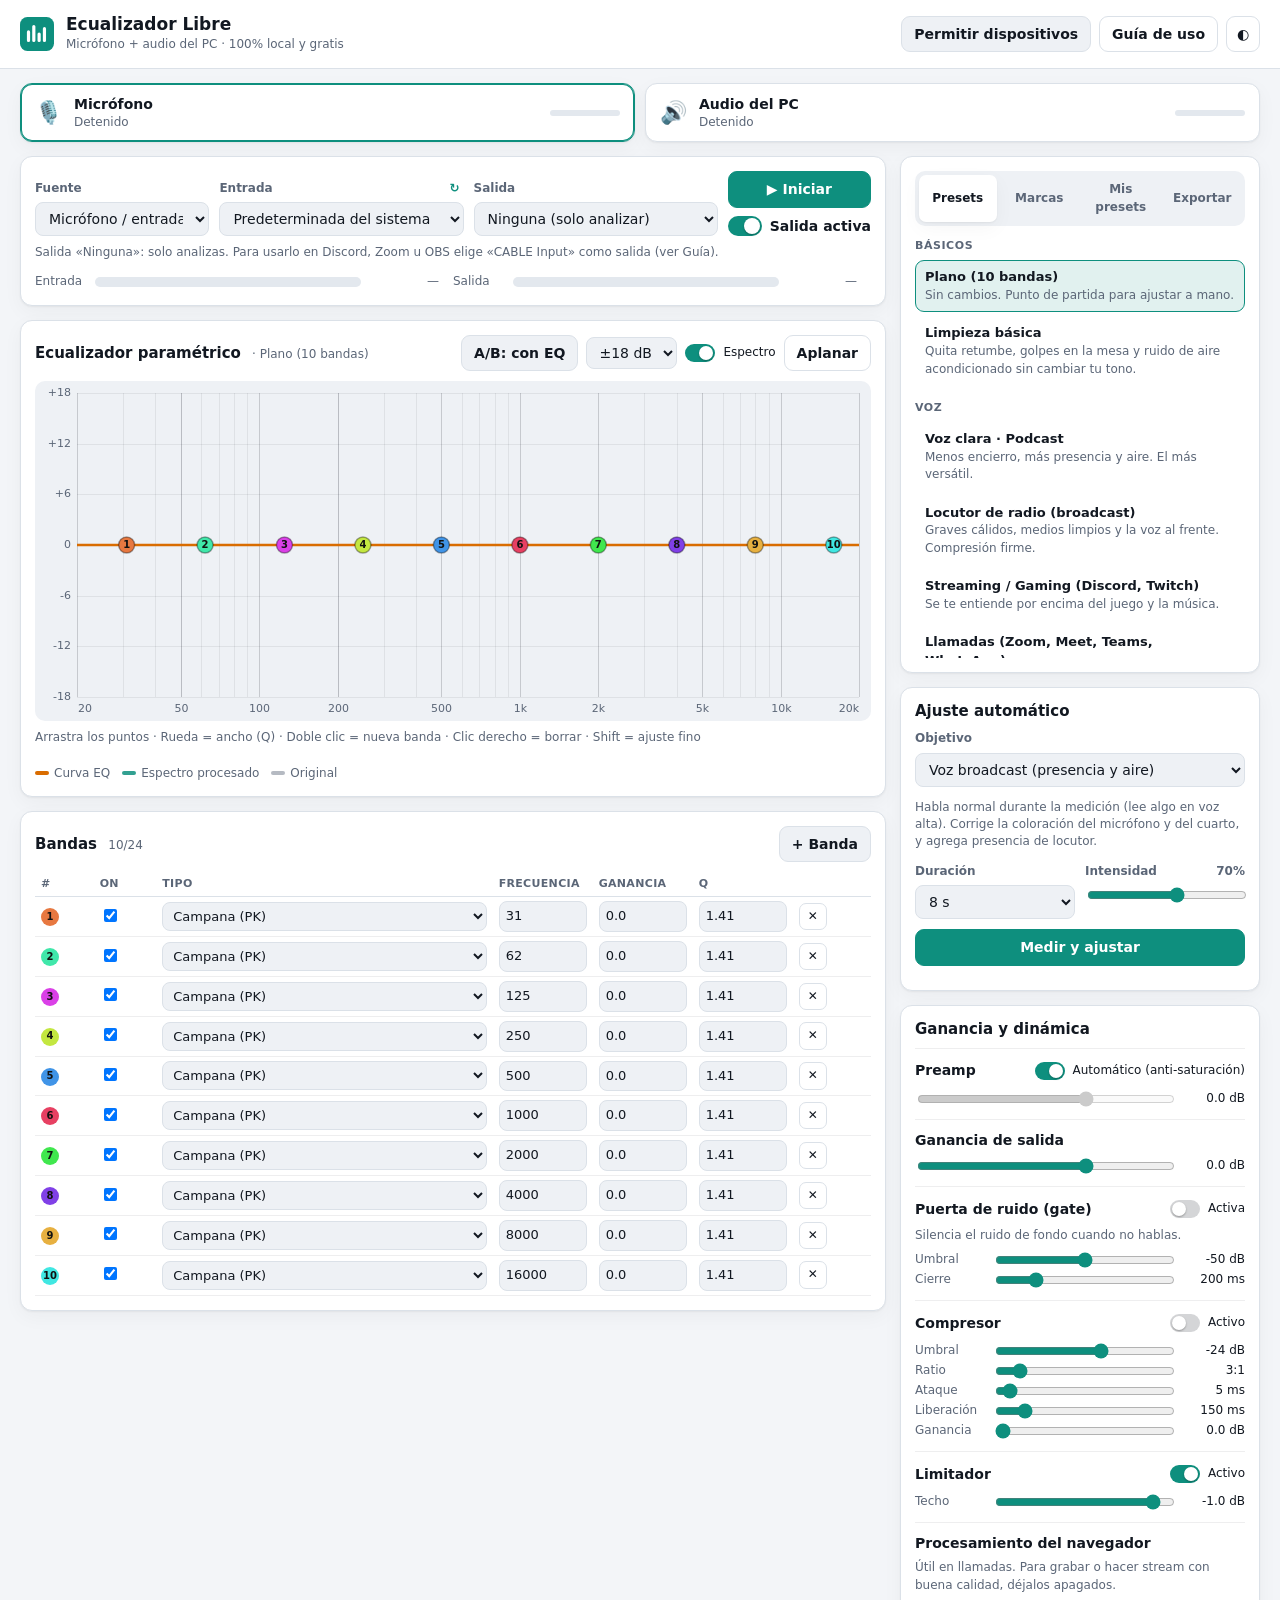
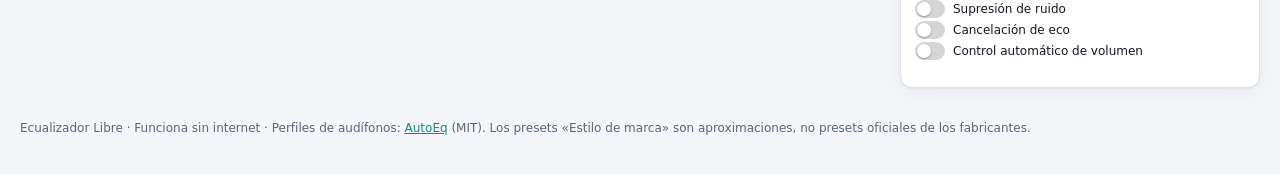
==== ecualizador/index.html @ c4aba041 "feat: add Ecualizador Libre, local EQ for microphone and PC audio Self-contained web app (no depende" ====
<!doctype html>
<html lang="es">
<head>
<meta charset="utf-8">
<meta name="viewport" content="width=device-width, initial-scale=1">
<title>Ecualizador Libre</title>
<meta name="description" content="Ecualizador paramétrico local y gratuito para el micrófono y el audio del PC.">
<link rel="icon" href="data:image/svg+xml,%3Csvg xmlns='http://www.w3.org/2000/svg' viewBox='0 0 32 32'%3E%3Crect width='32' height='32' rx='7' fill='%230e8f7e'/%3E%3Cpath d='M8 22V14M13 22V9M18 22V16M23 22V11' stroke='white' stroke-width='3' stroke-linecap='round'/%3E%3C/svg%3E">
<link rel="stylesheet" href="styles.css">
</head>
<body>

<header class="top">
  <div class="brand">
    <svg class="logo" viewBox="0 0 32 32" aria-hidden="true"><rect width="32" height="32" rx="7"/><path d="M8 22V14M13 22V9M18 22V16M23 22V11"/></svg>
    <div>
      <h1>Ecualizador Libre</h1>
      <p>Micrófono + audio del PC · 100% local y gratis</p>
    </div>
  </div>
  <div class="top-actions">
    <button id="btnPerm" class="btn" hidden>Permitir dispositivos</button>
    <button id="btnHelp" class="btn ghost">Guía de uso</button>
    <button id="btnTheme" class="btn ghost icon" title="Cambiar tema claro/oscuro" aria-label="Cambiar tema">◐</button>
  </div>
</header>

<div id="compat" class="banner" hidden></div>

<nav class="tabs" role="tablist" aria-label="Canal">
  <button class="tab" role="tab" data-ch="mic">
    <span class="tab-ico" aria-hidden="true">🎙️</span>
    <span class="tab-txt"><b>Micrófono</b><small data-status>Detenido</small></span>
    <span class="mini-meter" aria-hidden="true"><i></i></span>
  </button>
  <button class="tab" role="tab" data-ch="pc">
    <span class="tab-ico" aria-hidden="true">🔊</span>
    <span class="tab-txt"><b>Audio del PC</b><small data-status>Detenido</small></span>
    <span class="mini-meter" aria-hidden="true"><i></i></span>
  </button>
</nav>

<main class="layout">
  <section class="col-main">

    <div class="card" id="ioCard">
      <div class="io-grid">
        <label class="field">
          <span>Fuente</span>
          <select id="srcType"></select>
        </label>
        <label class="field" id="inField">
          <span>Entrada <button type="button" id="btnRefresh" class="link" title="Actualizar lista de dispositivos">↻</button></span>
          <select id="inDev"></select>
        </label>
        <div class="field" id="fileField" hidden>
          <span>Archivo de audio</span>
          <input type="file" id="fileIn" accept="audio/*,video/*">
        </div>
        <label class="field">
          <span>Salida</span>
          <select id="outDev"></select>
        </label>
        <div class="io-actions">
          <button id="btnStart" class="btn primary">▶ Iniciar</button>
          <label class="switch" title="Enviar el audio procesado a la salida elegida">
            <input type="checkbox" id="monitor"><span>Salida activa</span>
          </label>
        </div>
      </div>
      <div id="playerBox"></div>
      <p class="hint" id="ioHint"></p>
      <div class="meters">
        <div class="meter">
          <span class="meter-lbl">Entrada</span>
          <div class="bar"><i id="mIn"></i><b id="mInPk"></b></div>
          <output id="mInTxt">—</output>
        </div>
        <div class="meter">
          <span class="meter-lbl">Salida</span>
          <div class="bar"><i id="mOut"></i><b id="mOutPk"></b></div>
          <output id="mOutTxt">—</output>
        </div>
        <div class="meter-info">
          <span id="clip" class="pill danger" hidden>SATURA</span>
          <span id="gateLed" class="pill" hidden>Gate</span>
          <span id="grTxt" class="pill" hidden></span>
          <span id="latency" class="muted"></span>
        </div>
      </div>
    </div>

    <div class="card graph-card">
      <div class="card-head">
        <h2>Ecualizador paramétrico <small id="presetName" class="muted"></small></h2>
        <div class="toolbar">
          <button id="btnBypass" class="btn toggle" aria-pressed="false" title="Compara con y sin ecualizador">A/B</button>
          <select id="rangeSel" title="Rango vertical">
            <option value="6">±6 dB</option>
            <option value="12">±12 dB</option>
            <option value="18" selected>±18 dB</option>
            <option value="24">±24 dB</option>
          </select>
          <label class="switch sm"><input type="checkbox" id="showSpec" checked><span>Espectro</span></label>
          <button id="btnFlat" class="btn ghost" title="Todas las bandas a 0 dB">Aplanar</button>
        </div>
      </div>
      <div class="graph-wrap">
        <canvas id="graph" aria-label="Curva del ecualizador y espectro"></canvas>
        <div id="tip" class="tip" hidden></div>
      </div>
      <div class="graph-foot">
        <p class="hint">Arrastra los puntos · Rueda = ancho (Q) · Doble clic = nueva banda · Clic derecho = borrar · Shift = ajuste fino</p>
        <div class="legend">
          <span><i class="sw curve"></i>Curva EQ</span>
          <span><i class="sw post"></i>Espectro procesado</span>
          <span><i class="sw pre"></i>Original</span>
        </div>
      </div>
    </div>

    <div class="card">
      <div class="card-head">
        <h2>Bandas <small id="bandCount" class="muted"></small></h2>
        <div class="toolbar">
          <button id="btnAdd" class="btn">+ Banda</button>
        </div>
      </div>
      <div class="table-wrap">
        <table class="bands">
          <thead><tr><th>#</th><th>On</th><th>Tipo</th><th>Frecuencia</th><th>Ganancia</th><th>Q</th><th></th></tr></thead>
          <tbody id="bandRows"></tbody>
        </table>
      </div>
    </div>
  </section>

  <aside class="col-side">
    <div class="card" id="presetCard">
      <div class="seg" role="tablist">
        <button data-ptab="presets" class="active">Presets</button>
        <button data-ptab="brands">Marcas</button>
        <button data-ptab="mine">Mis presets</button>
        <button data-ptab="io">Exportar</button>
      </div>

      <div data-pane="presets">
        <div id="presetList" class="preset-list"></div>
      </div>

      <div data-pane="brands" hidden>
        <div id="brandMicNote" class="note" hidden>
          Los perfiles de marcas de este panel corrigen <b>audífonos</b>: úsalos en el canal <b>Audio del PC</b>.
          Para sonar como un micrófono de marca ve a <b>Presets → Estilo de marca</b>.
        </div>
        <div id="brandBody">
          <p class="small muted">Corrección de 67 audífonos populares hacia la curva Harman, con datos de <b>AutoEq</b> (mediciones de oratory1990, crinacle, Rtings…).</p>
          <input type="search" id="brandSearch" class="input" placeholder="Buscar modelo: Sony, HD 600, AirPods…">
          <div id="brandList" class="brand-list"></div>
          <div class="brand-actions">
            <div id="brandSel" class="small muted">Elige un modelo.</div>
            <div class="row">
              <button id="btnBrandFix" class="btn primary" disabled title="Reemplaza la EQ con la corrección del modelo">Corregir mis audífonos</button>
              <button id="btnBrandEmu" class="btn" disabled title="Agrega la firma de sonido del modelo encima de tu EQ actual">Emular su sonido</button>
            </div>
            <p class="small muted">«Emular» funciona mejor si antes aplicaste la corrección de <b>tus</b> audífonos.</p>
          </div>
        </div>
      </div>

      <div data-pane="mine" hidden>
        <div class="row">
          <input type="text" id="myName" class="input" placeholder="Nombre del preset" maxlength="60">
          <button id="btnSaveMine" class="btn primary">Guardar</button>
        </div>
        <div id="mineList" class="mine-list"></div>
        <div class="row wrap">
          <button id="btnMineExport" class="btn ghost">Respaldar todos (.json)</button>
          <label class="btn ghost file-btn">Restaurar respaldo<input type="file" id="mineImport" accept=".json,application/json" hidden></label>
        </div>
      </div>

      <div data-pane="io" hidden>
        <h3>Exportar la EQ actual</h3>
        <div class="row wrap">
          <button id="btnCopyApo" class="btn primary">Copiar para Equalizer APO</button>
          <button id="btnDlApo" class="btn">config.txt (APO / Peace)</button>
          <button id="btnDlGeq" class="btn">GraphicEQ (Wavelet / APO)</button>
          <button id="btnDlJson" class="btn ghost">JSON</button>
        </div>
        <p class="small muted">Equalizer APO aplica la EQ a todo Windows sin dejar esta app abierta. El compresor y el gate no se exportan.</p>
        <h3>Importar</h3>
        <textarea id="importTxt" class="input" rows="6" spellcheck="false" placeholder="Pega aquí un ParametricEQ.txt de AutoEq o un config de Equalizer APO:&#10;Preamp: -6.2 dB&#10;Filter 1: ON LSC Fc 105 Hz Gain 6.5 dB Q 0.70&#10;Filter 2: ON PK Fc 3000 Hz Gain -2.1 dB Q 1.41"></textarea>
        <div class="row wrap">
          <button id="btnImport" class="btn primary">Importar texto</button>
          <label class="btn ghost file-btn">Abrir archivo…<input type="file" id="importFile" accept=".txt,.json,text/plain,application/json" hidden></label>
        </div>
      </div>
    </div>

    <div class="card" id="autoCard">
      <div class="card-head"><h2>Ajuste automático</h2></div>
      <label class="field">
        <span>Objetivo</span>
        <select id="autoTarget"></select>
      </label>
      <p class="small muted" id="autoDesc"></p>
      <div class="grid2">
        <label class="field">
          <span>Duración</span>
          <select id="autoDur">
            <option value="5">5 s</option>
            <option value="8" selected>8 s</option>
            <option value="12">12 s</option>
            <option value="20">20 s</option>
          </select>
        </label>
        <label class="field">
          <span>Intensidad <output id="autoStrTxt">70%</output></span>
          <input type="range" id="autoStr" min="30" max="100" step="5" value="70">
        </label>
      </div>
      <button id="btnAuto" class="btn primary block">Medir y ajustar</button>
      <div class="progress" hidden><i id="autoProg"></i></div>
      <div id="autoResult" class="auto-result"></div>
    </div>

    <div class="card" id="dynCard">
      <div class="card-head"><h2>Ganancia y dinámica</h2></div>

      <div class="dyn">
        <div class="dyn-head">
          <b>Preamp</b>
          <label class="switch sm"><input type="checkbox" id="preAuto"><span>Automático (anti-saturación)</span></label>
        </div>
        <div class="slider-row"><input type="range" id="preamp" min="-24" max="12" step="0.1"><output id="preTxt"></output></div>
      </div>

      <div class="dyn">
        <div class="dyn-head"><b>Ganancia de salida</b></div>
        <div class="slider-row"><input type="range" id="outGain" min="-24" max="12" step="0.5"><output id="outTxt"></output></div>
      </div>

      <div class="dyn" id="gateBox">
        <div class="dyn-head">
          <b>Puerta de ruido (gate)</b>
          <label class="switch sm"><input type="checkbox" id="gateOn"><span>Activa</span></label>
        </div>
        <p class="small muted">Silencia el ruido de fondo cuando no hablas.</p>
        <div class="slider-row"><span>Umbral</span><input type="range" id="gateThr" min="-80" max="-20" step="1"><output id="gateThrTxt"></output></div>
        <div class="slider-row"><span>Cierre</span><input type="range" id="gateRel" min="50" max="800" step="10"><output id="gateRelTxt"></output></div>
      </div>

      <div class="dyn">
        <div class="dyn-head">
          <b id="compTitle">Compresor</b>
          <label class="switch sm"><input type="checkbox" id="compOn"><span>Activo</span></label>
        </div>
        <div class="slider-row"><span>Umbral</span><input type="range" id="compThr" min="-60" max="0" step="1"><output id="compThrTxt"></output></div>
        <div class="slider-row"><span>Ratio</span><input type="range" id="compRatio" min="1" max="20" step="0.5"><output id="compRatioTxt"></output></div>
        <div class="slider-row"><span>Ataque</span><input type="range" id="compAtk" min="1" max="100" step="1"><output id="compAtkTxt"></output></div>
        <div class="slider-row"><span>Liberación</span><input type="range" id="compRel" min="20" max="1000" step="10"><output id="compRelTxt"></output></div>
        <div class="slider-row"><span>Ganancia</span><input type="range" id="compMk" min="0" max="24" step="0.5"><output id="compMkTxt"></output></div>
      </div>

      <div class="dyn">
        <div class="dyn-head">
          <b>Limitador</b>
          <label class="switch sm"><input type="checkbox" id="limOn"><span>Activo</span></label>
        </div>
        <div class="slider-row"><span>Techo</span><input type="range" id="limCeil" min="-12" max="0" step="0.5"><output id="limCeilTxt"></output></div>
      </div>

      <div class="dyn" id="webrtcBox">
        <div class="dyn-head"><b>Procesamiento del navegador</b></div>
        <p class="small muted">Útil en llamadas. Para grabar o hacer stream con buena calidad, déjalos apagados.</p>
        <label class="switch sm"><input type="checkbox" id="wNs"><span>Supresión de ruido</span></label>
        <label class="switch sm"><input type="checkbox" id="wAec"><span>Cancelación de eco</span></label>
        <label class="switch sm"><input type="checkbox" id="wAgc"><span>Control automático de volumen</span></label>
      </div>
    </div>
  </aside>
</main>

<footer class="foot">
  <p>Ecualizador Libre · Funciona sin internet · Perfiles de audífonos: <a href="https://github.com/jaakkopasanen/AutoEq" target="_blank" rel="noopener">AutoEq</a> (MIT).
  Los presets «Estilo de marca» son aproximaciones, no presets oficiales de los fabricantes.</p>
</footer>

<dialog id="helpDlg">
  <form method="dialog" class="dlg-head"><h2>Guía de uso</h2><button class="btn ghost icon" aria-label="Cerrar">✕</button></form>
  <div class="dlg-body">
    <h3>1 · Micrófono ecualizado en Discord, OBS, Zoom, Meet o WhatsApp</h3>
    <ol>
      <li>Instala <b>VB-Audio Virtual Cable</b> (gratis): <a href="https://vb-audio.com/Cable/" target="_blank" rel="noopener">vb-audio.com/Cable</a>. Reinicia si te lo pide.</li>
      <li>Canal <b>Micrófono</b> → Entrada: tu micrófono · Salida: <b>CABLE Input (VB-Audio Virtual Cable)</b> → <b>Iniciar</b>.</li>
      <li>En Discord/OBS/Zoom elige como micrófono <b>CABLE Output (VB-Audio Virtual Cable)</b>.</li>
      <li>Deja esta ventana abierta (puede estar minimizada).</li>
    </ol>
    <p class="note">Para escucharte a ti mismo usa audífonos: con parlantes se acopla (pitido).</p>

    <h3>2 · Ecualizar TODO el audio del PC</h3>
    <p><b>Opción A (recomendada, latencia cero):</b> <b>Equalizer APO</b> + <b>Peace</b>, gratis y de código abierto.</p>
    <ol>
      <li>Instala <a href="https://sourceforge.net/projects/equalizerapo/" target="_blank" rel="noopener">Equalizer APO</a> y marca tus audífonos/parlantes en el Configurator.</li>
      <li>Diseña aquí tu EQ (presets, Marcas o Ajuste automático).</li>
      <li><b>Exportar → config.txt</b> y reemplaza <code>C:\Program Files\EqualizerAPO\config\config.txt</code> (o impórtalo en Peace).</li>
    </ol>
    <p><b>Opción B (en tiempo real dentro de la app):</b> necesitas un cable virtual libre (si el micrófono ya usa VB-Cable, instala <b>VoiceMeeter</b>, gratis).</p>
    <ol>
      <li>Windows → Configuración → Sonido → Salida: <b>el cable virtual</b>.</li>
      <li>Canal <b>Audio del PC</b> → Entrada: la salida del cable (p. ej. <b>CABLE Output</b> o <b>VoiceMeeter Output</b>) · Salida: tus audífonos o parlantes reales → <b>Iniciar</b>.</li>
    </ol>
    <p><b>Opción C (solo analizar):</b> Fuente «Audio del sistema (compartir pantalla)» o la entrada «Mezcla estéreo». Úsalo para ver el espectro y para el Ajuste automático; luego exporta a Equalizer APO. No envíes ese audio a los mismos parlantes: se duplica y hace eco.</p>

    <h3>3 · Perfiles de marcas</h3>
    <p><b>Corregir mis audífonos</b>: busca tu modelo y aplícalo en el canal Audio del PC. Sonarán neutros y balanceados (curva Harman).<br>
    <b>Emular su sonido</b>: después de corregir los tuyos, agrega la firma de otro modelo (p. ej. suena como unos Beats o unos Sennheiser HD 600).</p>

    <h3>4 · Ajuste automático</h3>
    <ul>
      <li><b>Micrófono:</b> habla normal durante la medición. La app compara tu voz con el espectro promedio de la voz humana y corrige la coloración del micrófono y del cuarto.</li>
      <li><b>Audio del PC · balance tonal:</b> reproduce música variada; ajusta el balance hacia el promedio de música comercial.</li>
      <li><b>Parlantes + sala:</b> la app emite ruido rosa por la salida del canal PC y lo graba con el micrófono del canal Micrófono. Pon el micrófono donde escuchas, a la altura de tus oídos, con volumen de conversación.</li>
    </ul>

    <h3>5 · Consejos</h3>
    <ul>
      <li>Mejor recortar que realzar. El preamp automático baja el volumen general para que nada sature.</li>
      <li>Usa <b>A/B</b> para comparar con y sin EQ.</li>
      <li>Recomendado: Chrome o Edge actualizados (permiten elegir la salida de audio).</li>
      <li>Mac: usa <b>BlackHole</b> (gratis) como cable virtual. Linux: <b>EasyEffects</b> importa el config.txt de APO.</li>
    </ul>
  </div>
</dialog>

<div id="toast" class="toast" role="status" aria-live="polite" hidden></div>

<script src="presets.js"></script>
<script src="app.js"></script>
</body>
</html>
---- ecualizador/styles.css ----
:root {
  --bg: #f3f5f8;
  --panel: #ffffff;
  --panel-2: #eef1f5;
  --border: #dbe1e8;
  --text: #121821;
  --muted: #5b6677;
  --accent: #0e8f7e;
  --accent-ink: #ffffff;
  --accent-soft: rgba(14, 143, 126, .12);
  --danger: #c62828;
  --warn: #9a5b00;
  --ok: #1b8a3a;
  --grid: rgba(18, 24, 33, .07);
  --grid-strong: rgba(18, 24, 33, .18);
  --zero: rgba(18, 24, 33, .38);
  --curve: #d96c00;
  --spec-pre: rgba(91, 102, 119, .45);
  --spec-post: rgba(14, 143, 126, .20);
  --spec-post-line: rgba(14, 143, 126, .85);
  --meter-bg: #e3e8ee;
  --shadow: 0 1px 2px rgba(0, 0, 0, .05), 0 6px 20px rgba(0, 0, 0, .04);
  --radius: 12px;
  color-scheme: light;
}

@media (prefers-color-scheme: dark) {
  :root:not([data-theme="light"]) {
    --bg: #0d1015;
    --panel: #151920;
    --panel-2: #1c212a;
    --border: #29303b;
    --text: #e7ebf0;
    --muted: #96a0ae;
    --accent: #2dd4bf;
    --accent-ink: #062320;
    --accent-soft: rgba(45, 212, 191, .14);
    --danger: #ff6b6b;
    --warn: #f0b04a;
    --ok: #4ade80;
    --grid: rgba(255, 255, 255, .06);
    --grid-strong: rgba(255, 255, 255, .15);
    --zero: rgba(255, 255, 255, .35);
    --curve: #ffb347;
    --spec-pre: rgba(150, 160, 174, .40);
    --spec-post: rgba(45, 212, 191, .18);
    --spec-post-line: rgba(45, 212, 191, .85);
    --meter-bg: #232933;
    --shadow: 0 1px 2px rgba(0, 0, 0, .4);
    color-scheme: dark;
  }
}

:root[data-theme="dark"] {
  --bg: #0d1015;
  --panel: #151920;
  --panel-2: #1c212a;
  --border: #29303b;
  --text: #e7ebf0;
  --muted: #96a0ae;
  --accent: #2dd4bf;
  --accent-ink: #062320;
  --accent-soft: rgba(45, 212, 191, .14);
  --danger: #ff6b6b;
  --warn: #f0b04a;
  --ok: #4ade80;
  --grid: rgba(255, 255, 255, .06);
  --grid-strong: rgba(255, 255, 255, .15);
  --zero: rgba(255, 255, 255, .35);
  --curve: #ffb347;
  --spec-pre: rgba(150, 160, 174, .40);
  --spec-post: rgba(45, 212, 191, .18);
  --spec-post-line: rgba(45, 212, 191, .85);
  --meter-bg: #232933;
  --shadow: 0 1px 2px rgba(0, 0, 0, .4);
  color-scheme: dark;
}

* { box-sizing: border-box; }
html, body { margin: 0; }
body {
  background: var(--bg);
  color: var(--text);
  font: 14px/1.45 system-ui, -apple-system, "Segoe UI", Roboto, Ubuntu, sans-serif;
  -webkit-font-smoothing: antialiased;
}
a { color: var(--accent); }
h1, h2, h3 { margin: 0; line-height: 1.2; }
h2 { font-size: 15px; font-weight: 650; }
h3 { font-size: 13px; font-weight: 650; margin: 14px 0 8px; }
code { background: var(--panel-2); padding: 1px 5px; border-radius: 5px; font-size: 12px; }
output, .num { font-variant-numeric: tabular-nums; }
.muted { color: var(--muted); font-weight: 400; }
.small { font-size: 12px; }
[hidden] { display: none !important; }

/* ---------- cabecera ---------- */
.top {
  display: flex; align-items: center; justify-content: space-between; gap: 12px;
  padding: 14px 20px; border-bottom: 1px solid var(--border); background: var(--panel);
}
.brand { display: flex; align-items: center; gap: 12px; }
.logo { width: 34px; height: 34px; flex: none; }
.logo rect { fill: var(--accent); }
.logo path { stroke: var(--accent-ink); stroke-width: 3; stroke-linecap: round; fill: none; }
.brand h1 { font-size: 17px; font-weight: 700; }
.brand p { margin: 2px 0 0; color: var(--muted); font-size: 12px; }
.top-actions { display: flex; gap: 8px; flex-wrap: wrap; justify-content: flex-end; }

.banner {
  margin: 12px 20px 0; padding: 10px 14px; border-radius: 10px;
  background: rgba(240, 176, 74, .14); border: 1px solid rgba(240, 176, 74, .45); color: var(--text);
}

/* ---------- botones y campos ---------- */
.btn {
  appearance: none; border: 1px solid var(--border); background: var(--panel-2); color: var(--text);
  padding: 7px 12px; border-radius: 9px; font: inherit; font-weight: 550; cursor: pointer;
  display: inline-flex; align-items: center; justify-content: center; gap: 6px; white-space: nowrap;
  transition: background .15s, border-color .15s;
}
.btn:hover { border-color: var(--grid-strong); }
.btn:disabled { opacity: .5; cursor: not-allowed; }
.btn.primary { background: var(--accent); border-color: var(--accent); color: var(--accent-ink); }
.btn.primary:hover { filter: brightness(1.05); }
.btn.ghost { background: transparent; }
.btn.icon { width: 34px; padding: 7px 0; }
.btn.block { width: 100%; }
.btn.toggle[aria-pressed="true"] { background: var(--warn); border-color: var(--warn); color: #111; }
.btn.danger { color: var(--danger); }
.btn.sm { padding: 4px 8px; font-size: 12px; border-radius: 7px; }
.btn:focus-visible, select:focus-visible, input:focus-visible, textarea:focus-visible, .tab:focus-visible {
  outline: 2px solid var(--accent); outline-offset: 2px;
}
.link { background: none; border: 0; color: var(--accent); cursor: pointer; font: inherit; padding: 0 4px; }
.file-btn { position: relative; }

select, .input, input[type="number"] {
  width: 100%; background: var(--panel-2); color: var(--text); border: 1px solid var(--border);
  border-radius: 8px; padding: 7px 9px; font: inherit; min-width: 0;
}
textarea.input { font: 12px/1.4 ui-monospace, "Cascadia Mono", Consolas, monospace; resize: vertical; }
.field { display: flex; flex-direction: column; gap: 5px; min-width: 0; }
.field > span { font-size: 12px; color: var(--muted); font-weight: 550; display: flex; align-items: center; justify-content: space-between; }
.row { display: flex; gap: 8px; align-items: center; }
.row.wrap { flex-wrap: wrap; }
.grid2 { display: grid; grid-template-columns: 1fr 1fr; gap: 10px; margin: 10px 0; }

.switch { display: inline-flex; align-items: center; gap: 8px; cursor: pointer; user-select: none; font-weight: 550; }
.switch input { appearance: none; width: 34px; height: 20px; border-radius: 20px; background: var(--grid-strong); position: relative; cursor: pointer; flex: none; margin: 0; transition: background .15s; }
.switch input::after { content: ""; position: absolute; top: 2px; left: 2px; width: 16px; height: 16px; border-radius: 50%; background: #fff; transition: transform .15s; box-shadow: 0 1px 2px rgba(0,0,0,.3); }
.switch input:checked { background: var(--accent); }
.switch input:checked::after { transform: translateX(14px); }
.switch.sm { font-size: 12px; font-weight: 500; }
.switch.sm input { width: 30px; height: 18px; }
.switch.sm input::after { width: 14px; height: 14px; }
.switch.sm input:checked::after { transform: translateX(12px); }

input[type="range"] { width: 100%; accent-color: var(--accent); min-width: 0; }

/* ---------- pestañas de canal ---------- */
.tabs { display: grid; grid-template-columns: 1fr 1fr; gap: 10px; padding: 14px 20px 0; }
.tab {
  display: flex; align-items: center; gap: 12px; text-align: left; padding: 10px 14px;
  background: var(--panel); border: 1px solid var(--border); border-radius: var(--radius);
  color: var(--text); cursor: pointer; font: inherit; box-shadow: var(--shadow); min-width: 0;
}
.tab[aria-selected="true"] { border-color: var(--accent); box-shadow: 0 0 0 1px var(--accent) inset, var(--shadow); }
.tab-ico { font-size: 22px; }
.tab-txt { display: flex; flex-direction: column; min-width: 0; flex: 1; }
.tab-txt b { font-size: 14px; }
.tab-txt small { color: var(--muted); font-size: 12px; white-space: nowrap; overflow: hidden; text-overflow: ellipsis; }
.tab.on .tab-txt small { color: var(--ok); }
.mini-meter { width: 70px; height: 6px; border-radius: 3px; background: var(--meter-bg); overflow: hidden; flex: none; }
.mini-meter i { display: block; height: 100%; width: 100%; background: var(--accent); transform-origin: left; transform: scaleX(0); }

/* ---------- layout ---------- */
.layout {
  display: grid; grid-template-columns: minmax(0, 1fr) 360px; gap: 14px; padding: 14px 20px 20px; align-items: start;
}
.col-main, .col-side { display: flex; flex-direction: column; gap: 14px; min-width: 0; }
.card { background: var(--panel); border: 1px solid var(--border); border-radius: var(--radius); padding: 14px; box-shadow: var(--shadow); min-width: 0; }
.card-head { display: flex; align-items: center; justify-content: space-between; gap: 10px; margin-bottom: 10px; flex-wrap: wrap; }
.card-head h2 small { font-size: 12px; margin-left: 6px; }
.toolbar { display: flex; align-items: center; gap: 8px; flex-wrap: wrap; }
.toolbar select { width: auto; padding: 6px 8px; }
.hint { color: var(--muted); font-size: 12px; margin: 8px 0 0; }
.note { background: var(--accent-soft); border-radius: 9px; padding: 9px 11px; font-size: 13px; margin: 8px 0; }

/* ---------- entrada / salida ---------- */
.io-grid { display: grid; grid-template-columns: 1fr 1.4fr 1.4fr auto; gap: 10px; align-items: end; }
.io-actions { display: flex; flex-direction: column; gap: 8px; align-items: stretch; }
#btnStart { min-width: 120px; }
#btnStart.running { background: var(--danger); border-color: var(--danger); color: #fff; }
#playerBox audio { width: 100%; margin-top: 10px; height: 36px; }
.meters { display: grid; grid-template-columns: 1fr 1fr auto; gap: 14px; align-items: center; margin-top: 12px; }
.meter { display: grid; grid-template-columns: auto 1fr 70px; gap: 8px; align-items: center; min-width: 0; }
.meter-lbl { font-size: 12px; color: var(--muted); width: 52px; }
.bar { position: relative; height: 10px; border-radius: 5px; background: var(--meter-bg); overflow: hidden; }
.bar i { position: absolute; inset: 0; transform-origin: left; transform: scaleX(0);
  background: linear-gradient(90deg, var(--ok) 0 70%, var(--warn) 70% 88%, var(--danger) 88% 100%); background-size: 100% 100%; }
.bar b { position: absolute; top: 0; bottom: 0; width: 2px; background: var(--text); left: 0; opacity: .7; }
.meter output { font-size: 12px; text-align: right; color: var(--muted); }
.meter-info { display: flex; gap: 6px; align-items: center; flex-wrap: wrap; justify-content: flex-end; font-size: 12px; }
.pill { font-size: 11px; font-weight: 650; padding: 2px 7px; border-radius: 20px; background: var(--panel-2); border: 1px solid var(--border); white-space: nowrap; }
.pill.danger { background: var(--danger); color: #fff; border-color: var(--danger); }
.pill.open { background: var(--ok); color: #062310; border-color: var(--ok); }

/* ---------- gráfico ---------- */
.graph-wrap { position: relative; height: 340px; border-radius: 10px; overflow: hidden; background: var(--panel-2); touch-action: none; }
#graph { display: block; width: 100%; height: 100%; cursor: crosshair; }
.tip {
  position: absolute; pointer-events: none; background: var(--panel); border: 1px solid var(--border);
  padding: 4px 8px; border-radius: 7px; font-size: 12px; white-space: nowrap; box-shadow: var(--shadow);
  font-variant-numeric: tabular-nums;
}
.graph-foot { display: flex; justify-content: space-between; gap: 10px; flex-wrap: wrap; align-items: baseline; }
.legend { display: flex; gap: 12px; font-size: 12px; color: var(--muted); margin-top: 8px; }
.legend span { display: inline-flex; align-items: center; gap: 5px; }
.sw { width: 14px; height: 4px; border-radius: 2px; display: inline-block; }
.sw.curve { background: var(--curve); }
.sw.post { background: var(--spec-post-line); }
.sw.pre { background: var(--spec-pre); }

/* ---------- tabla de bandas ---------- */
.table-wrap { overflow-x: auto; }
table.bands { width: 100%; border-collapse: collapse; font-size: 13px; }
table.bands th { text-align: left; font-size: 11px; color: var(--muted); font-weight: 600; text-transform: uppercase; letter-spacing: .03em; padding: 4px 6px; border-bottom: 1px solid var(--border); }
table.bands td { padding: 4px 6px; border-bottom: 1px solid var(--grid); }
table.bands tr.sel td { background: var(--accent-soft); }
table.bands tr.off td:not(:nth-child(2)):not(:last-child) { opacity: .45; }
table.bands select, table.bands input[type="number"] { padding: 5px 6px; }
table.bands td.num-cell { width: 100px; }
table.bands td.type-cell { min-width: 130px; }
.dot { width: 18px; height: 18px; border-radius: 50%; display: inline-flex; align-items: center; justify-content: center; font-size: 10px; font-weight: 700; color: #111; }

/* ---------- presets ---------- */
.seg { display: grid; grid-template-columns: repeat(4, 1fr); gap: 4px; background: var(--panel-2); padding: 4px; border-radius: 10px; margin-bottom: 12px; }
.seg button { border: 0; background: transparent; color: var(--muted); font: inherit; font-size: 12px; font-weight: 600; padding: 6px 4px; border-radius: 7px; cursor: pointer; }
.seg button.active { background: var(--panel); color: var(--text); box-shadow: var(--shadow); }
.preset-list, .brand-list, .mine-list { display: flex; flex-direction: column; gap: 4px; max-height: 420px; overflow-y: auto; margin: 0 -4px; padding: 0 4px; }
.brand-list { max-height: 300px; margin-top: 8px; }
.mine-list { margin: 10px -4px; max-height: 260px; }
.cat { font-size: 11px; text-transform: uppercase; letter-spacing: .05em; color: var(--muted); font-weight: 700; margin: 10px 0 2px; }
.cat:first-child { margin-top: 0; }
.item {
  display: block; width: 100%; text-align: left; background: transparent; border: 1px solid transparent;
  border-radius: 9px; padding: 7px 9px; cursor: pointer; color: var(--text); font: inherit;
}
.item:hover { background: var(--panel-2); }
.item.active { border-color: var(--accent); background: var(--accent-soft); }
.item b { font-weight: 600; font-size: 13px; display: block; }
.item small { color: var(--muted); font-size: 12px; display: block; }
.mine-row { display: flex; gap: 6px; align-items: center; }
.mine-row .item { flex: 1; }
.brand-actions { border-top: 1px solid var(--border); margin-top: 10px; padding-top: 10px; display: flex; flex-direction: column; gap: 8px; }
.brand-actions .row .btn { flex: 1; white-space: normal; }

/* ---------- auto ---------- */
.progress { height: 6px; border-radius: 3px; background: var(--meter-bg); overflow: hidden; margin-top: 10px; }
.progress i { display: block; height: 100%; background: var(--accent); width: 0; transition: width .1s linear; }
.auto-result { font-size: 13px; margin-top: 10px; }
.auto-result ul { margin: 6px 0 0; padding-left: 18px; }
.auto-result .err { color: var(--danger); }

/* ---------- dinámica ---------- */
.dyn { padding: 10px 0; border-top: 1px solid var(--grid); }
.dyn:first-of-type { border-top: 0; padding-top: 0; }
.dyn-head { display: flex; justify-content: space-between; align-items: center; gap: 8px; margin-bottom: 6px; flex-wrap: wrap; }
.dyn p { margin: 0 0 6px; }
.dyn .switch { margin: 3px 0; display: flex; }
.slider-row { display: grid; grid-template-columns: 70px 1fr 64px; gap: 8px; align-items: center; font-size: 12px; color: var(--muted); }
.slider-row:has(> input:first-child) { grid-template-columns: 1fr 64px; }
.slider-row output { text-align: right; color: var(--text); }

/* ---------- pie, diálogo, toast ---------- */
.foot { padding: 0 20px 24px; color: var(--muted); font-size: 12px; }
dialog { border: 1px solid var(--border); border-radius: 14px; background: var(--panel); color: var(--text); padding: 0; width: min(760px, calc(100vw - 32px)); max-height: calc(100vh - 48px); }
dialog::backdrop { background: rgba(0, 0, 0, .5); }
.dlg-head { display: flex; justify-content: space-between; align-items: center; padding: 14px 18px; border-bottom: 1px solid var(--border); position: sticky; top: 0; background: var(--panel); margin: 0; }
.dlg-body { padding: 4px 18px 18px; }
.dlg-body h3 { font-size: 14px; margin-top: 18px; }
.dlg-body li { margin: 4px 0; }
.toast {
  position: fixed; left: 50%; bottom: 20px; transform: translateX(-50%); z-index: 50;
  background: var(--text); color: var(--bg); padding: 10px 16px; border-radius: 10px; max-width: min(560px, calc(100vw - 32px));
  box-shadow: 0 8px 30px rgba(0, 0, 0, .3); font-size: 13px;
}
.toast.error { background: var(--danger); color: #fff; }

/* ---------- responsive ---------- */
@media (max-width: 1100px) {
  .layout { grid-template-columns: 1fr; }
  .io-grid { grid-template-columns: 1fr 1fr; }
  .io-actions { flex-direction: row; align-items: center; }
}
@media (max-width: 640px) {
  .top { padding: 12px 16px; flex-wrap: wrap; }
  .tabs, .layout { padding-left: 16px; padding-right: 16px; }
  .banner { margin: 12px 16px 0; }
  .foot { padding: 0 16px 20px; }
  .io-grid { grid-template-columns: 1fr; }
  .meters { grid-template-columns: 1fr; }
  .meter-info { justify-content: flex-start; }
  .graph-wrap { height: 260px; }
  .mini-meter { display: none; }
  .tab { padding: 8px 10px; gap: 8px; }
}
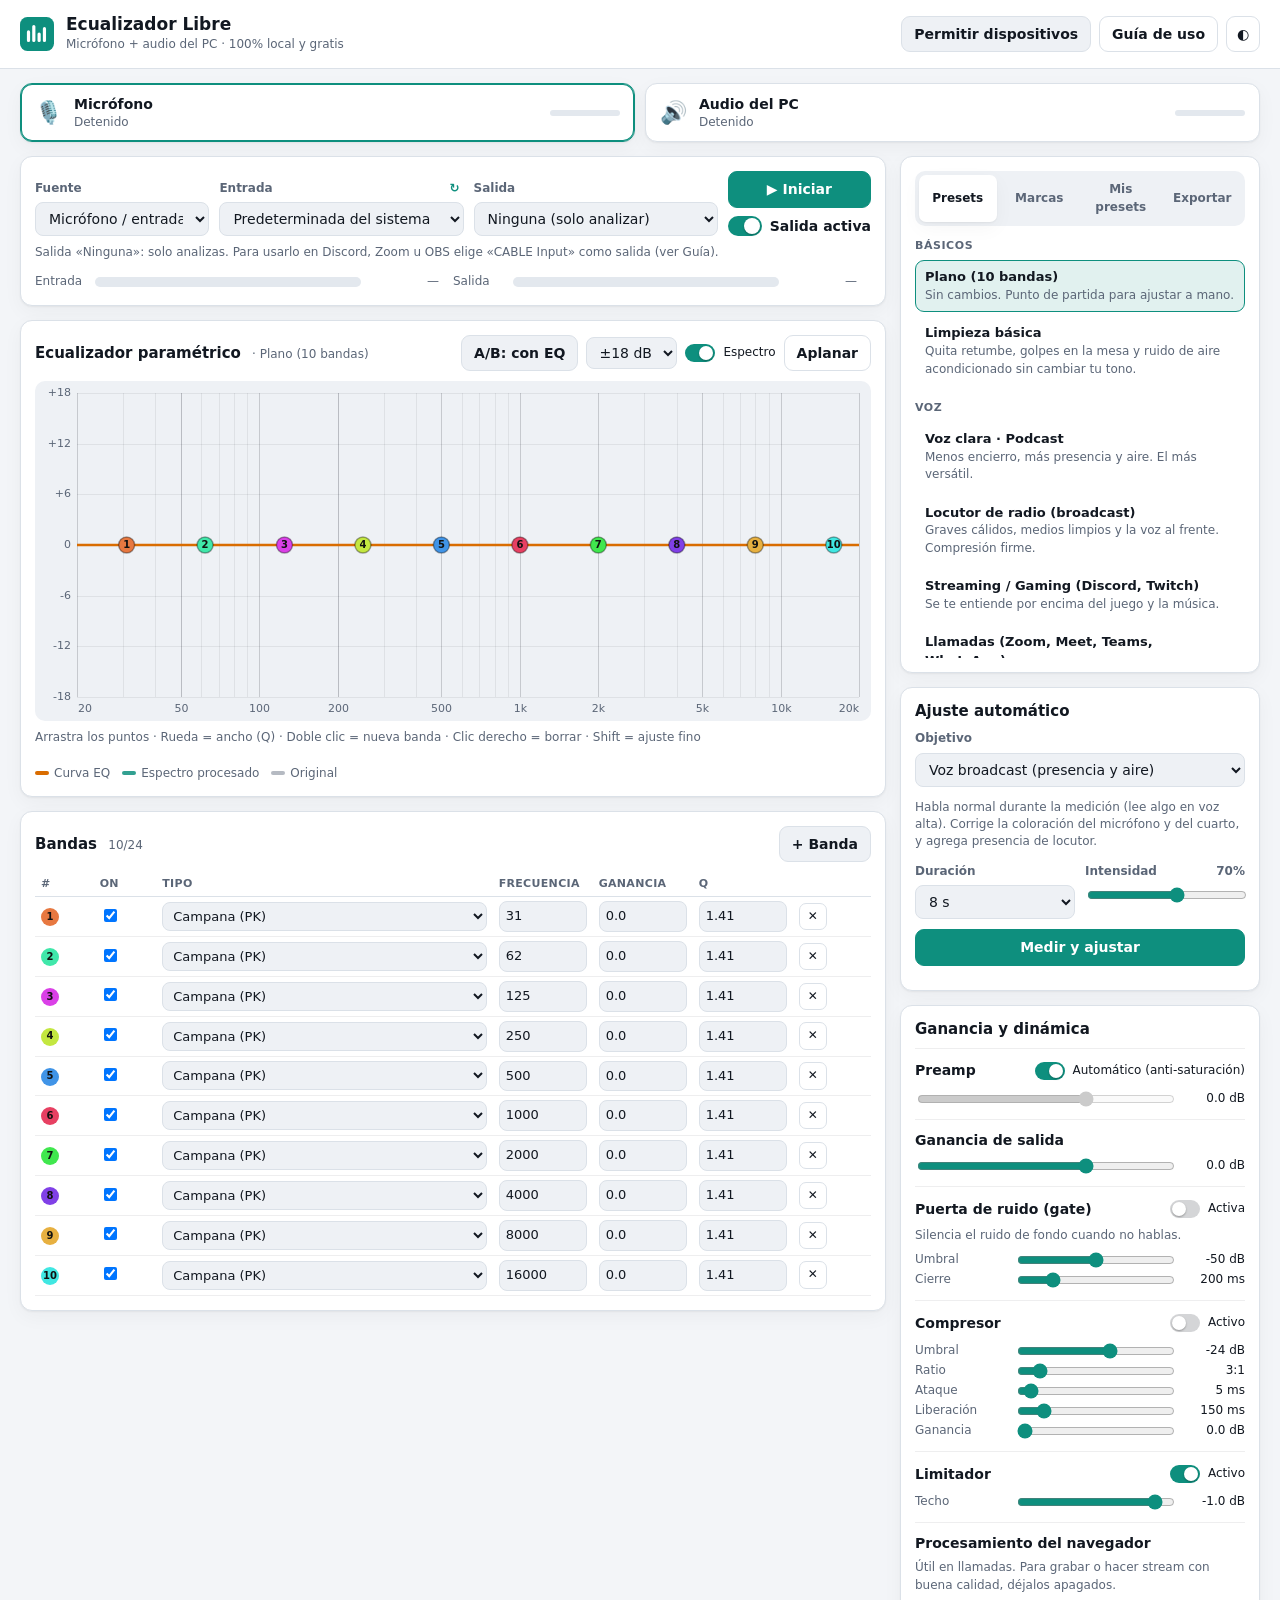
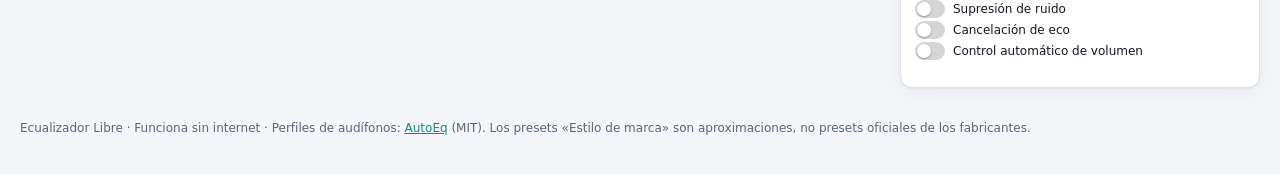
==== commit d067f9c2: "feat(ecualizador): add two-way crossover for split-channel amplifiers For 2.1 amps wired with the sm" ====
--- a/ecualizador/index.html
+++ b/ecualizador/index.html
@@ -115,6 +115,7 @@
           <span><i class="sw curve"></i>Curva EQ</span>
           <span><i class="sw post"></i>Espectro procesado</span>
           <span><i class="sw pre"></i>Original</span>
+          <span id="lgXo" hidden><i class="sw xo"></i>Corte medios / agudos</span>
         </div>
       </div>
     </div>
@@ -154,6 +155,7 @@
           Para sonar como un micrófono de marca ve a <b>Presets → Estilo de marca</b>.
         </div>
         <div id="brandBody">
+          <div class="note">Estos perfiles son solo para <b>audífonos</b>. ¿Usas <b>parlantes o subwoofer</b>? Usa <b>Ajuste automático → Parlantes + sala</b>, o los presets de «Parlantes y subwoofer».</div>
           <p class="small muted">Corrección de 67 audífonos populares hacia la curva Harman, con datos de <b>AutoEq</b> (mediciones de oratory1990, crinacle, Rtings…).</p>
           <input type="search" id="brandSearch" class="input" placeholder="Buscar modelo: Sony, HD 600, AirPods…">
           <div id="brandList" class="brand-list"></div>
@@ -195,6 +197,28 @@
           <button id="btnImport" class="btn primary">Importar texto</button>
           <label class="btn ghost file-btn">Abrir archivo…<input type="file" id="importFile" accept=".txt,.json,text/plain,application/json" hidden></label>
         </div>
+      </div>
+    </div>
+
+    <div class="card" id="xoCard" hidden>
+      <div class="card-head">
+        <h2>Bocinas: medios y agudos</h2>
+        <label class="switch sm"><input type="checkbox" id="xoOn"><span>Activo</span></label>
+      </div>
+      <p class="small muted">Para amplificadores con las bocinas pequeñas (agudos) en un canal y los medios en el otro. Manda la misma música a los dos canales y la separa por frecuencia. El subwoofer del amplificador sigue recibiendo los graves.</p>
+      <label class="field xo-body">
+        <span>Las bocinas pequeñas (agudos) están en</span>
+        <select id="xoSide">
+          <option value="L">Canal izquierdo (L)</option>
+          <option value="R">Canal derecho (R)</option>
+        </select>
+      </label>
+      <div class="xo-body">
+        <div class="slider-row"><span>Corte</span><input type="range" id="xoFc" min="800" max="6000" step="50"><output id="xoFcTxt"></output></div>
+        <p class="small muted">Bocinas pequeñas de cono (3–4"): 1.5–2.5 kHz · tweeters de domo o bala: 3.5–5 kHz.</p>
+        <div class="slider-row"><span>Nivel agudos</span><input type="range" id="xoHi" min="-12" max="3" step="0.5"><output id="xoHiTxt"></output></div>
+        <div class="slider-row"><span>Nivel medios</span><input type="range" id="xoLo" min="-12" max="3" step="0.5"><output id="xoLoTxt"></output></div>
+        <p class="small muted">Para igualar niveles: Fuente «Ruido rosa», y baja el lado que sobresalga hasta que suene parejo.</p>
       </div>
     </div>
 
@@ -313,7 +337,10 @@
     </ol>
     <p><b>Opción C (solo analizar):</b> Fuente «Audio del sistema (compartir pantalla)» o la entrada «Mezcla estéreo». Úsalo para ver el espectro y para el Ajuste automático; luego exporta a Equalizer APO. No envíes ese audio a los mismos parlantes: se duplica y hace eco.</p>
 
-    <h3>3 · Perfiles de marcas</h3>
+    <h3>3 · Amplificador con agudos en un canal y medios en el otro</h3>
+    <p>Si conectaste las bocinas pequeñas a un canal (por ejemplo L) y los medios al otro (R), activa en el canal <b>Audio del PC</b> la tarjeta <b>Bocinas: medios y agudos</b>. La app manda la misma música a ambos lados, deja solo los agudos en las pequeñas y los medios y graves en el otro canal; el subwoofer del amplificador sigue recibiendo los graves. Elige en qué canal están las pequeñas, ajusta el corte y empareja los niveles con el ruido rosa. Después exporta a Equalizer APO: el crossover también se exporta.</p>
+
+    <h3>3b · Perfiles de marcas</h3>
     <p><b>Corregir mis audífonos</b>: busca tu modelo y aplícalo en el canal Audio del PC. Sonarán neutros y balanceados (curva Harman).<br>
     <b>Emular su sonido</b>: después de corregir los tuyos, agrega la firma de otro modelo (p. ej. suena como unos Beats o unos Sennheiser HD 600).</p>
 
@@ -321,7 +348,7 @@
     <ul>
       <li><b>Micrófono:</b> habla normal durante la medición. La app compara tu voz con el espectro promedio de la voz humana y corrige la coloración del micrófono y del cuarto.</li>
       <li><b>Audio del PC · balance tonal:</b> reproduce música variada; ajusta el balance hacia el promedio de música comercial.</li>
-      <li><b>Parlantes + sala:</b> la app emite ruido rosa por la salida del canal PC y lo graba con el micrófono del canal Micrófono. Pon el micrófono donde escuchas, a la altura de tus oídos, con volumen de conversación.</li>
+      <li><b>Parlantes + sala (para parlantes y subwoofer):</b> la app emite ruido rosa por la salida del canal PC y lo graba con el micrófono del canal Micrófono. Pon el micrófono donde escuchas, a la altura de tus oídos, con volumen de conversación y la perilla del subwoofer a la mitad. La app detecta hasta dónde bajan tus parlantes y no fuerza al subwoofer más allá. Después exporta a Equalizer APO para dejarlo fijo en Windows.</li>
     </ul>
 
     <h3>5 · Consejos</h3>
--- a/ecualizador/styles.css
+++ b/ecualizador/styles.css
@@ -221,6 +221,7 @@
 .sw.curve { background: var(--curve); }
 .sw.post { background: var(--spec-post-line); }
 .sw.pre { background: var(--spec-pre); }
+.sw.xo { background: repeating-linear-gradient(90deg, var(--text) 0 4px, transparent 4px 7px); opacity: .6; }
 
 /* ---------- tabla de bandas ---------- */
 .table-wrap { overflow-x: auto; }
@@ -269,7 +270,7 @@
 .dyn-head { display: flex; justify-content: space-between; align-items: center; gap: 8px; margin-bottom: 6px; flex-wrap: wrap; }
 .dyn p { margin: 0 0 6px; }
 .dyn .switch { margin: 3px 0; display: flex; }
-.slider-row { display: grid; grid-template-columns: 70px 1fr 64px; gap: 8px; align-items: center; font-size: 12px; color: var(--muted); }
+.slider-row { display: grid; grid-template-columns: 92px 1fr 64px; gap: 8px; align-items: center; font-size: 12px; color: var(--muted); }
 .slider-row:has(> input:first-child) { grid-template-columns: 1fr 64px; }
 .slider-row output { text-align: right; color: var(--text); }
 
